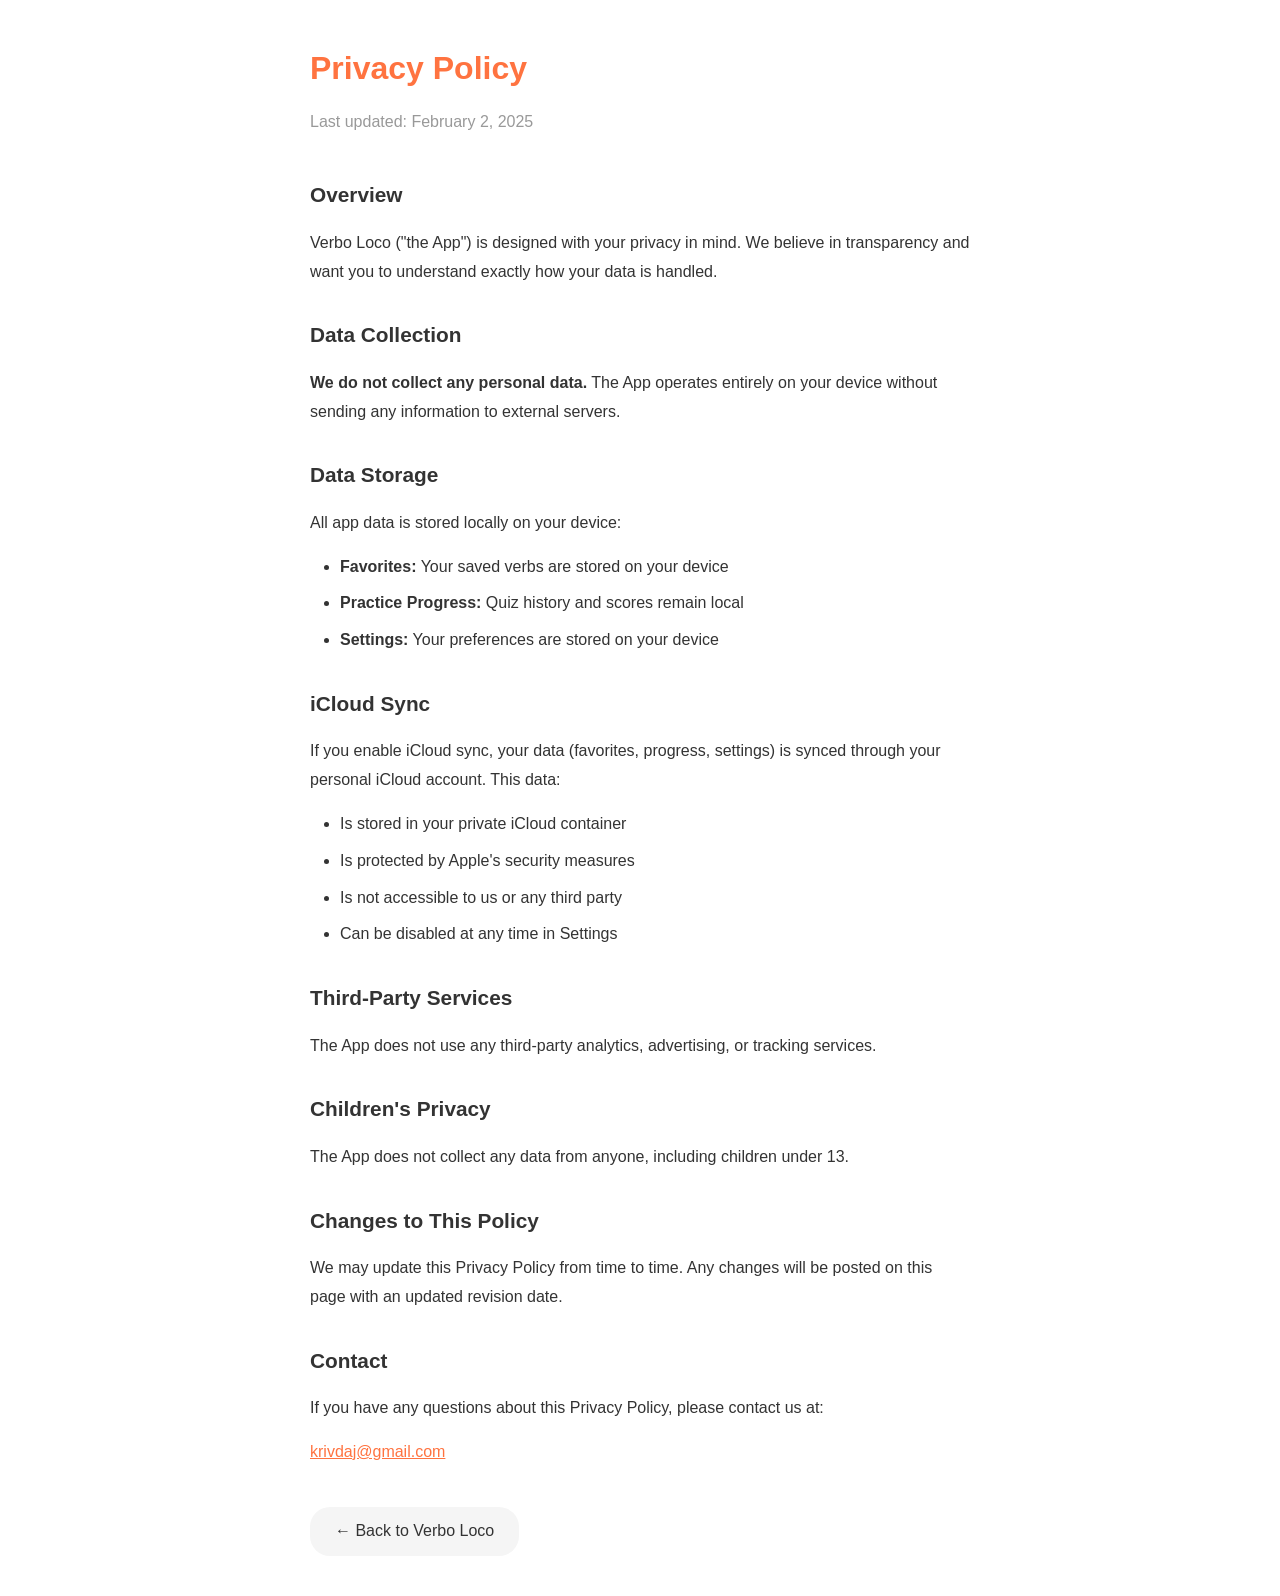
==== privacy.html @ fc466019 "Initial commit: landing page and privacy policy" ====
<!DOCTYPE html>
<html lang="en">
<head>
    <meta charset="UTF-8">
    <meta name="viewport" content="width=device-width, initial-scale=1.0">
    <title>Privacy Policy - Verbo Loco</title>
    <style>
        * { margin: 0; padding: 0; box-sizing: border-box; }
        body {
            font-family: -apple-system, BlinkMacSystemFont, 'Segoe UI', Roboto, sans-serif;
            line-height: 1.8;
            color: #333;
            background: #fff;
        }
        .container { max-width: 700px; margin: 0 auto; padding: 40px 20px; }
        h1 { color: #ff7340; margin-bottom: 10px; }
        .updated { color: #999; margin-bottom: 40px; }
        h2 { color: #333; margin: 30px 0 15px; font-size: 1.3em; }
        p { margin-bottom: 15px; }
        ul { margin: 15px 0 15px 30px; }
        li { margin-bottom: 8px; }
        a { color: #ff7340; }
        .back { margin-top: 40px; }
        .back a {
            display: inline-block;
            padding: 10px 25px;
            background: #f5f5f5;
            color: #333;
            text-decoration: none;
            border-radius: 20px;
        }
    </style>
</head>
<body>
    <div class="container">
        <h1>Privacy Policy</h1>
        <p class="updated">Last updated: February 2, 2025</p>

        <h2>Overview</h2>
        <p>Verbo Loco ("the App") is designed with your privacy in mind. We believe in transparency and want you to understand exactly how your data is handled.</p>

        <h2>Data Collection</h2>
        <p><strong>We do not collect any personal data.</strong> The App operates entirely on your device without sending any information to external servers.</p>

        <h2>Data Storage</h2>
        <p>All app data is stored locally on your device:</p>
        <ul>
            <li><strong>Favorites:</strong> Your saved verbs are stored on your device</li>
            <li><strong>Practice Progress:</strong> Quiz history and scores remain local</li>
            <li><strong>Settings:</strong> Your preferences are stored on your device</li>
        </ul>

        <h2>iCloud Sync</h2>
        <p>If you enable iCloud sync, your data (favorites, progress, settings) is synced through your personal iCloud account. This data:</p>
        <ul>
            <li>Is stored in your private iCloud container</li>
            <li>Is protected by Apple's security measures</li>
            <li>Is not accessible to us or any third party</li>
            <li>Can be disabled at any time in Settings</li>
        </ul>

        <h2>Third-Party Services</h2>
        <p>The App does not use any third-party analytics, advertising, or tracking services.</p>

        <h2>Children's Privacy</h2>
        <p>The App does not collect any data from anyone, including children under 13.</p>

        <h2>Changes to This Policy</h2>
        <p>We may update this Privacy Policy from time to time. Any changes will be posted on this page with an updated revision date.</p>

        <h2>Contact</h2>
        <p>If you have any questions about this Privacy Policy, please contact us at:</p>
        <p><a href="mailto:krivdaj@gmail.com">krivdaj@gmail.com</a></p>

        <div class="back">
            <a href="index.html">← Back to Verbo Loco</a>
        </div>
    </div>
</body>
</html>
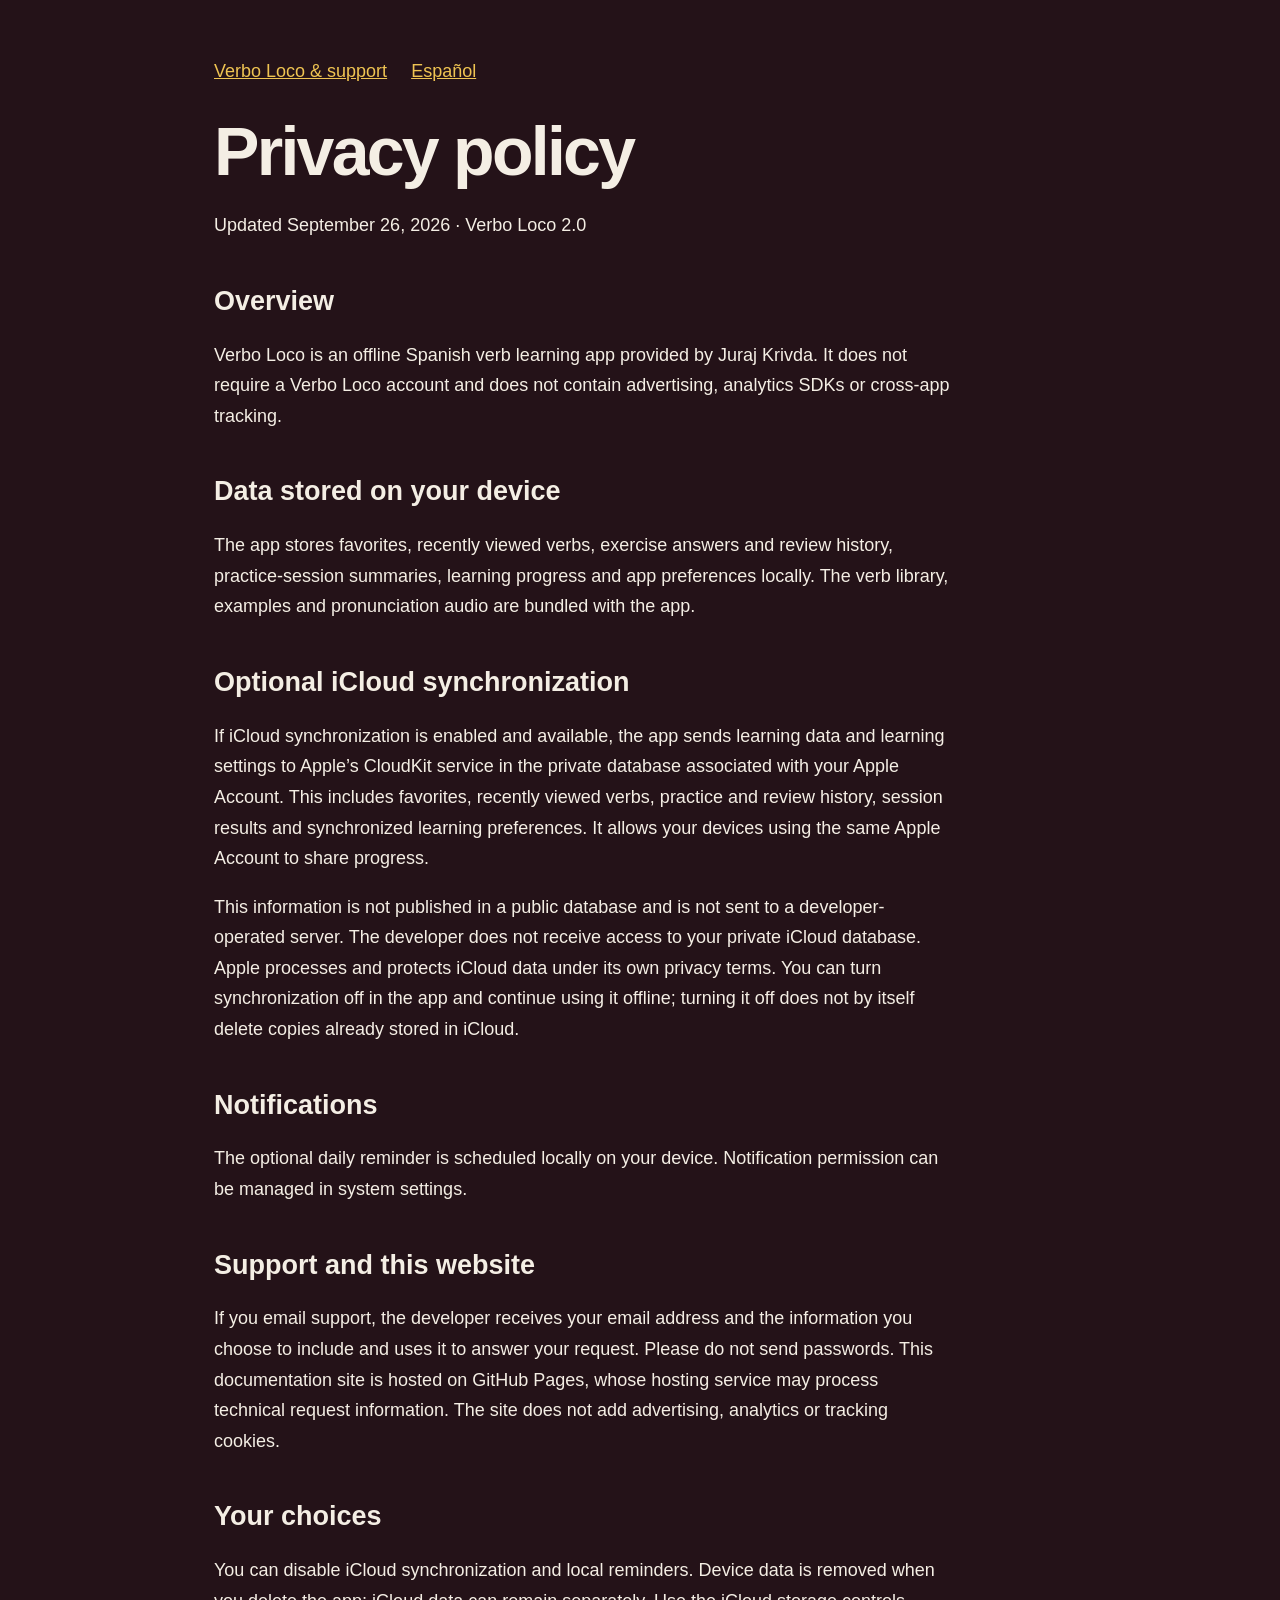
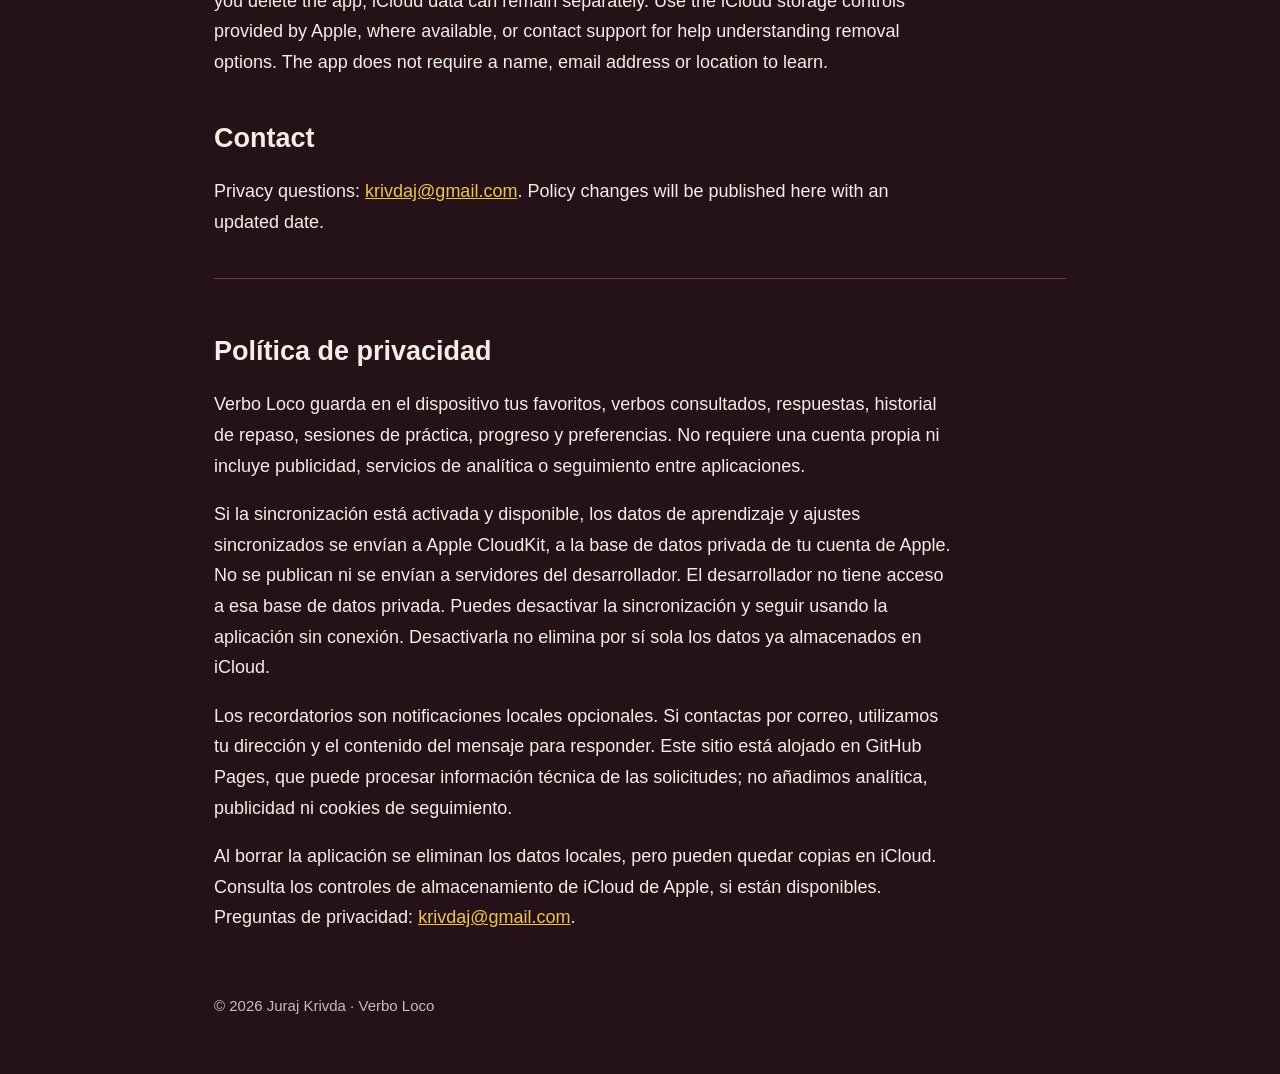
==== commit 6d069ecb: "chore: update Verbo Loco support for version 2.0" ====
--- a/privacy.html
+++ b/privacy.html
@@ -1,80 +1 @@
-<!DOCTYPE html>
-<html lang="en">
-<head>
-    <meta charset="UTF-8">
-    <meta name="viewport" content="width=device-width, initial-scale=1.0">
-    <title>Privacy Policy - Verbo Loco</title>
-    <style>
-        * { margin: 0; padding: 0; box-sizing: border-box; }
-        body {
-            font-family: -apple-system, BlinkMacSystemFont, 'Segoe UI', Roboto, sans-serif;
-            line-height: 1.8;
-            color: #333;
-            background: #fff;
-        }
-        .container { max-width: 700px; margin: 0 auto; padding: 40px 20px; }
-        h1 { color: #ff7340; margin-bottom: 10px; }
-        .updated { color: #999; margin-bottom: 40px; }
-        h2 { color: #333; margin: 30px 0 15px; font-size: 1.3em; }
-        p { margin-bottom: 15px; }
-        ul { margin: 15px 0 15px 30px; }
-        li { margin-bottom: 8px; }
-        a { color: #ff7340; }
-        .back { margin-top: 40px; }
-        .back a {
-            display: inline-block;
-            padding: 10px 25px;
-            background: #f5f5f5;
-            color: #333;
-            text-decoration: none;
-            border-radius: 20px;
-        }
-    </style>
-</head>
-<body>
-    <div class="container">
-        <h1>Privacy Policy</h1>
-        <p class="updated">Last updated: February 2, 2025</p>
-
-        <h2>Overview</h2>
-        <p>Verbo Loco ("the App") is designed with your privacy in mind. We believe in transparency and want you to understand exactly how your data is handled.</p>
-
-        <h2>Data Collection</h2>
-        <p><strong>We do not collect any personal data.</strong> The App operates entirely on your device without sending any information to external servers.</p>
-
-        <h2>Data Storage</h2>
-        <p>All app data is stored locally on your device:</p>
-        <ul>
-            <li><strong>Favorites:</strong> Your saved verbs are stored on your device</li>
-            <li><strong>Practice Progress:</strong> Quiz history and scores remain local</li>
-            <li><strong>Settings:</strong> Your preferences are stored on your device</li>
-        </ul>
-
-        <h2>iCloud Sync</h2>
-        <p>If you enable iCloud sync, your data (favorites, progress, settings) is synced through your personal iCloud account. This data:</p>
-        <ul>
-            <li>Is stored in your private iCloud container</li>
-            <li>Is protected by Apple's security measures</li>
-            <li>Is not accessible to us or any third party</li>
-            <li>Can be disabled at any time in Settings</li>
-        </ul>
-
-        <h2>Third-Party Services</h2>
-        <p>The App does not use any third-party analytics, advertising, or tracking services.</p>
-
-        <h2>Children's Privacy</h2>
-        <p>The App does not collect any data from anyone, including children under 13.</p>
-
-        <h2>Changes to This Policy</h2>
-        <p>We may update this Privacy Policy from time to time. Any changes will be posted on this page with an updated revision date.</p>
-
-        <h2>Contact</h2>
-        <p>If you have any questions about this Privacy Policy, please contact us at:</p>
-        <p><a href="mailto:krivdaj@gmail.com">krivdaj@gmail.com</a></p>
-
-        <div class="back">
-            <a href="index.html">← Back to Verbo Loco</a>
-        </div>
-    </div>
-</body>
-</html>
+<!doctype html><html lang="en"><head><meta charset="utf-8"><meta name="viewport" content="width=device-width,initial-scale=1"><meta name="theme-color" content="#241218"><title>Privacy policy — Verbo Loco</title><link rel="icon" href="app-icon.png"><link rel="stylesheet" href="style.css"></head><body><main><nav aria-label="Navigation"><a href="index.html">Verbo Loco &amp; support</a><a href="#es" lang="es">Español</a></nav><h1>Privacy policy</h1><p>Updated September 26, 2026 · Verbo Loco 2.0</p><h2>Overview</h2><p>Verbo Loco is an offline Spanish verb learning app provided by Juraj Krivda. It does not require a Verbo Loco account and does not contain advertising, analytics SDKs or cross-app tracking.</p><h2>Data stored on your device</h2><p>The app stores favorites, recently viewed verbs, exercise answers and review history, practice-session summaries, learning progress and app preferences locally. The verb library, examples and pronunciation audio are bundled with the app.</p><h2>Optional iCloud synchronization</h2><p>If iCloud synchronization is enabled and available, the app sends learning data and learning settings to Apple’s CloudKit service in the private database associated with your Apple Account. This includes favorites, recently viewed verbs, practice and review history, session results and synchronized learning preferences. It allows your devices using the same Apple Account to share progress.</p><p>This information is not published in a public database and is not sent to a developer-operated server. The developer does not receive access to your private iCloud database. Apple processes and protects iCloud data under its own privacy terms. You can turn synchronization off in the app and continue using it offline; turning it off does not by itself delete copies already stored in iCloud.</p><h2>Notifications</h2><p>The optional daily reminder is scheduled locally on your device. Notification permission can be managed in system settings.</p><h2>Support and this website</h2><p>If you email support, the developer receives your email address and the information you choose to include and uses it to answer your request. Please do not send passwords. This documentation site is hosted on GitHub Pages, whose hosting service may process technical request information. The site does not add advertising, analytics or tracking cookies.</p><h2>Your choices</h2><p>You can disable iCloud synchronization and local reminders. Device data is removed when you delete the app; iCloud data can remain separately. Use the iCloud storage controls provided by Apple, where available, or contact support for help understanding removal options. The app does not require a name, email address or location to learn.</p><h2>Contact</h2><p>Privacy questions: <a href="mailto:krivdaj@gmail.com">krivdaj@gmail.com</a>. Policy changes will be published here with an updated date.</p><section id="es" lang="es"><h2>Política de privacidad</h2><p>Verbo Loco guarda en el dispositivo tus favoritos, verbos consultados, respuestas, historial de repaso, sesiones de práctica, progreso y preferencias. No requiere una cuenta propia ni incluye publicidad, servicios de analítica o seguimiento entre aplicaciones.</p><p>Si la sincronización está activada y disponible, los datos de aprendizaje y ajustes sincronizados se envían a Apple CloudKit, a la base de datos privada de tu cuenta de Apple. No se publican ni se envían a servidores del desarrollador. El desarrollador no tiene acceso a esa base de datos privada. Puedes desactivar la sincronización y seguir usando la aplicación sin conexión. Desactivarla no elimina por sí sola los datos ya almacenados en iCloud.</p><p>Los recordatorios son notificaciones locales opcionales. Si contactas por correo, utilizamos tu dirección y el contenido del mensaje para responder. Este sitio está alojado en GitHub Pages, que puede procesar información técnica de las solicitudes; no añadimos analítica, publicidad ni cookies de seguimiento.</p><p>Al borrar la aplicación se eliminan los datos locales, pero pueden quedar copias en iCloud. Consulta los controles de almacenamiento de iCloud de Apple, si están disponibles. Preguntas de privacidad: <a href="mailto:krivdaj@gmail.com">krivdaj@gmail.com</a>.</p></section><footer>© 2026 Juraj Krivda · Verbo Loco</footer></main></body></html>
--- a/style.css
+++ b/style.css
@@ -0,0 +1 @@
+*{box-sizing:border-box}body{margin:0;background:#241218;color:#f4eee4;font:18px/1.7 -apple-system,BlinkMacSystemFont,"Segoe UI",sans-serif}main{max-width:900px;margin:auto;padding:56px 24px}nav{display:flex;gap:24px;flex-wrap:wrap}a{color:#efc452}h1,h2{line-height:1.2}h1{font-size:clamp(40px,7vw,68px);letter-spacing:-.04em;margin:24px 0 12px}h2{font-size:27px;margin-top:44px}p{max-width:740px}.lead{font-size:23px;color:#d8c1c6}.icon{width:112px;height:112px;border-radius:24px}section{border-top:1px solid #65404a;padding-top:12px;margin-top:40px}.grid{display:grid;grid-template-columns:repeat(auto-fit,minmax(220px,1fr));gap:20px}.card{background:#38202a;border:1px solid #65404a;border-radius:20px;padding:24px}.card strong{display:block;color:#efc452;font-size:27px}footer{margin-top:60px;font-size:15px;color:#cdb9be}.button{display:inline-block;background:#efc452;color:#241218;text-decoration:none;padding:10px 22px;border-radius:30px;font-weight:650}li{margin-bottom:10px}
